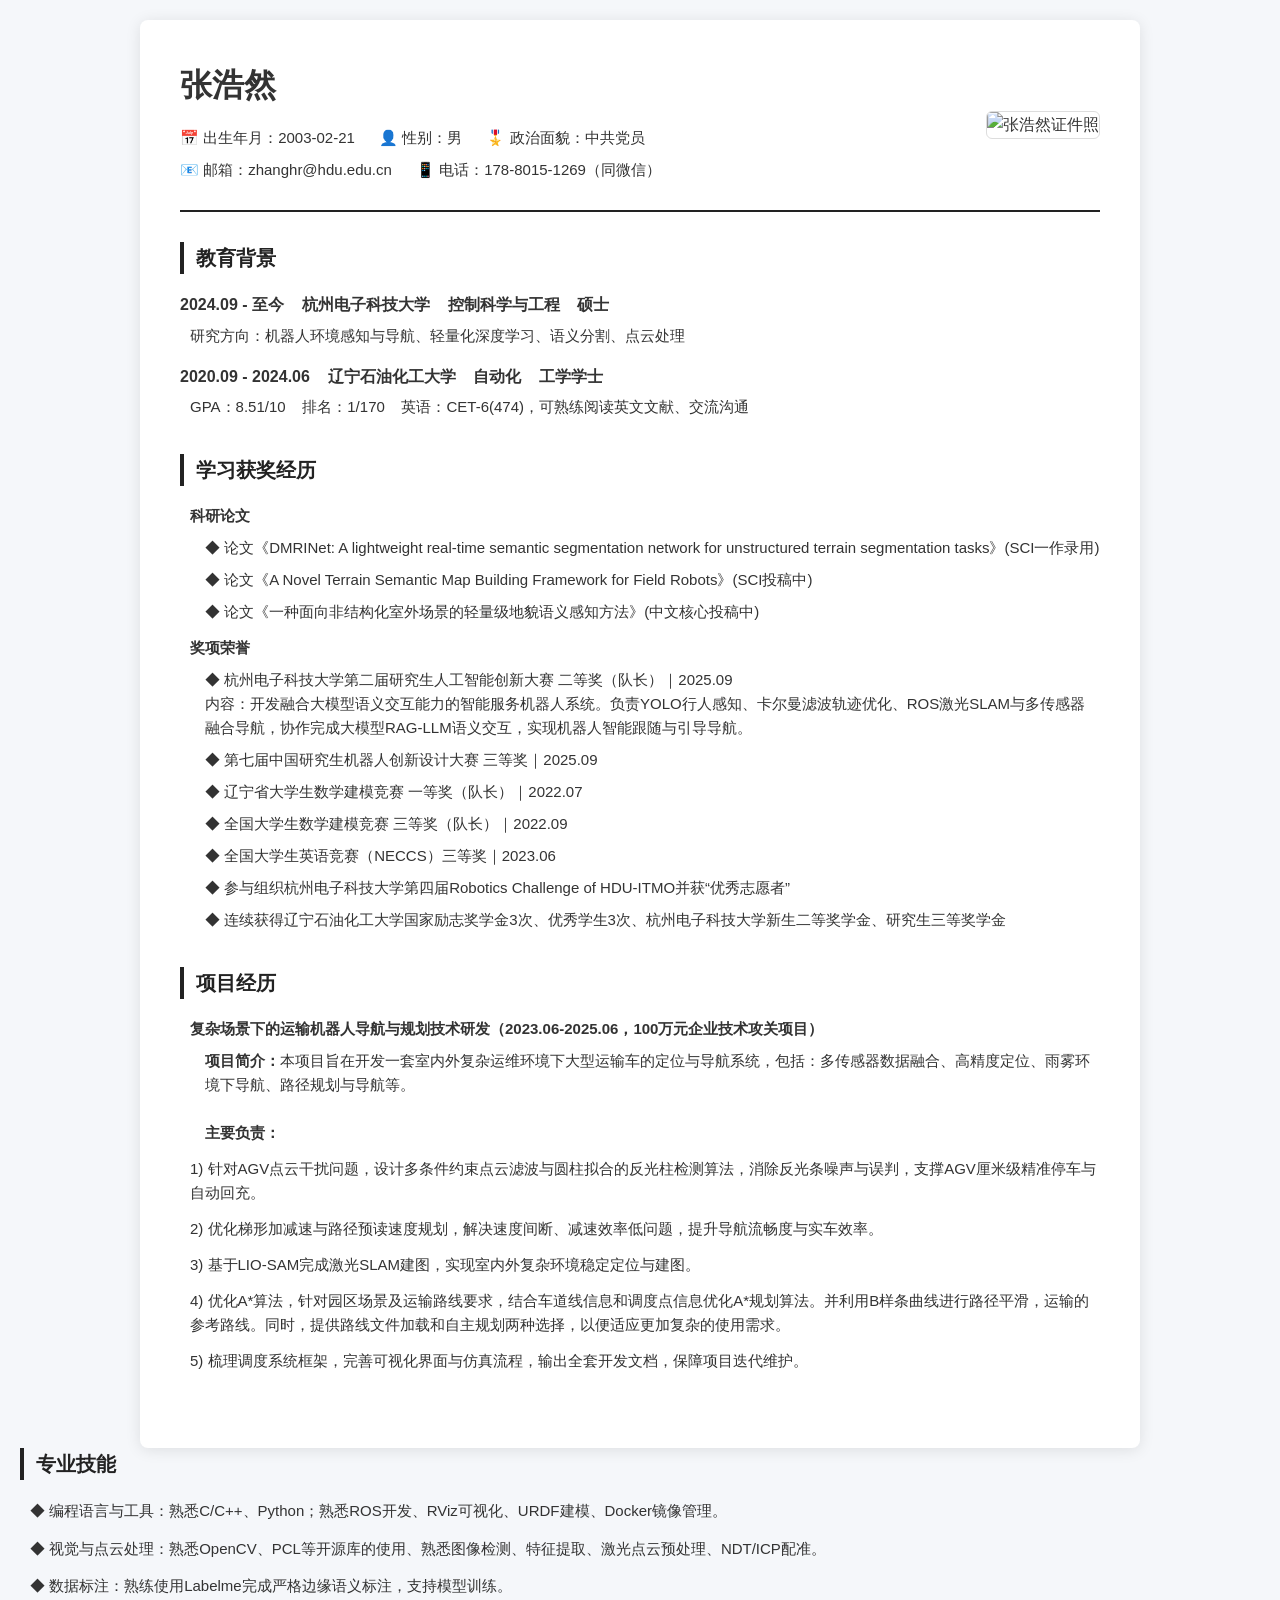
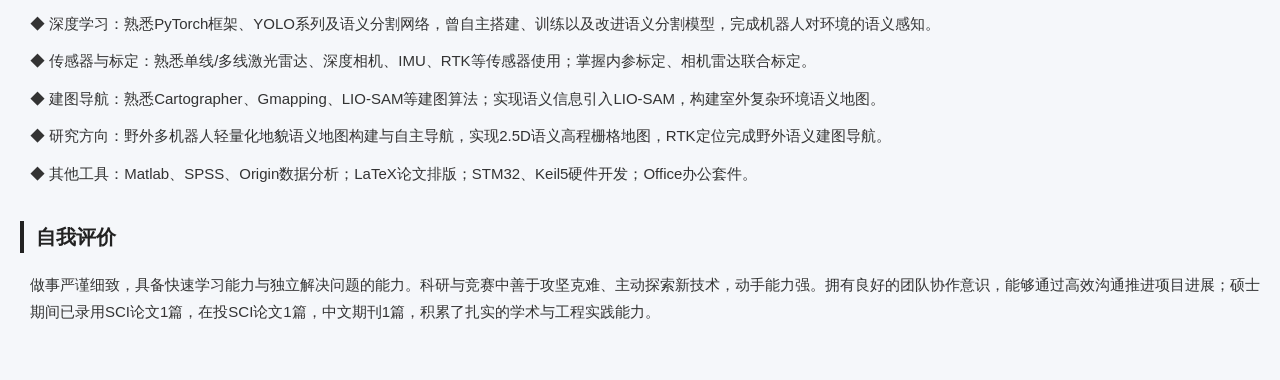
==== personal resume.html @ 9a7edc11 "2026.5.18" ====
<!DOCTYPE html>
<html lang="zh-CN">
<head>
    <meta charset="UTF-8">
    <meta name="viewport" content="width=device-width, initial-scale=1.0">
    <title>张浩然 - 个人简历 | 机器人感知与导航</title>
    <style>
        * {
            margin: 0;
            padding: 0;
            box-sizing: border-box;
            font-family: "Microsoft YaHei", Arial, sans-serif;
        }
        body {
            background-color: #f5f7fa;
            color: #333;
            line-height: 1.6;
            padding: 20px;
        }
        .resume-container {
            max-width: 1000px;
            margin: 0 auto;
            background: #fff;
            padding: 40px;
            box-shadow: 0 2px 15px rgba(0,0,0,0.1);
            border-radius: 8px;
        }
        /* 头部信息 */
        .header {
            display: flex;
            justify-content: space-between;
            align-items: center;
            border-bottom: 2px solid #222;
            padding-bottom: 20px;
            margin-bottom: 30px;
        }
        .header-info h1 {
            font-size: 32px;
            margin-bottom: 15px;
        }
        .header-info p {
            margin: 8px 0;
            font-size: 15px;
        }
        .header-info p span {
            margin-right: 20px;
        }
        .header-img img {
            width: 140px;
            height: auto;
            border-radius: 6px;
            border: 1px solid #ddd;
        }
        /* 通用板块样式 */
        .section {
            margin-bottom: 35px;
        }
        .section-title {
            font-size: 20px;
            font-weight: bold;
            border-left: 4px solid #222;
            padding-left: 12px;
            margin-bottom: 18px;
            color: #222;
        }
        /* 教育背景 */
        .edu-item {
            margin-bottom: 16px;
        }
        .edu-top {
            display: flex;
            justify-content: space-between;
            font-weight: bold;
            font-size: 16px;
        }
        .edu-desc {
            margin-top: 6px;
            padding-left: 10px;
            font-size: 15px;
        }
        /* 列表通用 */
        ul {
            list-style: none;
            padding-left: 10px;
        }
        li {
            margin-bottom: 12px;
            font-size: 15px;
        }
        .item-title {
            font-weight: bold;
            margin-bottom: 4px;
        }
        /* 项目经历 */
        .project-desc {
            padding-left: 15px;
            margin-top: 8px;
        }
        .project-desc li {
            margin-bottom: 8px;
        }
        /* 技能 */
        .skill-list li {
            line-height: 1.7;
        }
        /* 自我评价 */
        .self-desc {
            padding-left: 10px;
            font-size: 15px;
            line-height: 1.8;
        }
        /* 响应式适配手机 */
        @media (max-width: 768px) {
            .header {
                flex-direction: column;
                text-align: center;
            }
            .header-img {
                margin-top: 20px;
            }
            .resume-container {
                padding: 20px;
            }
        }
    </style>
</head>
<body>
    <div class="resume-container">
        <!-- 头部个人信息 -->
        <div class="header">
            <div class="header-info">
                <h1>张浩然</h1>
                <p>
                    <span>📅 出生年月：2003-02-21</span>
                    <span>👤 性别：男</span>
                    <span>🎖️ 政治面貌：中共党员</span>
                </p>
                <p>
                    <span>📧 邮箱：zhanghr@hdu.edu.cn</span>
                    <span>📱 电话：178-8015-1269（同微信）</span>
                </p>
            </div>
            <div class="header-img">
                <!-- 把下面src替换成你的证件照图片地址即可 -->
                <img src="your-photo.jpg" alt="张浩然证件照">
            </div>
        </div>

        <!-- 教育背景 -->
        <div class="section">
            <div class="section-title">教育背景</div>
            <div class="edu-item">
                <div class="edu-top">
                    <span>2024.09 - 至今 &nbsp;&nbsp; 杭州电子科技大学 &nbsp;&nbsp; 控制科学与工程 &nbsp;&nbsp; 硕士</span>
                </div>
                <div class="edu-desc">
                    研究方向：机器人环境感知与导航、轻量化深度学习、语义分割、点云处理
                </div>
            </div>
            <div class="edu-item">
                <div class="edu-top">
                    <span>2020.09 - 2024.06 &nbsp;&nbsp; 辽宁石油化工大学 &nbsp;&nbsp; 自动化 &nbsp;&nbsp; 工学学士</span>
                </div>
                <div class="edu-desc">
                    GPA：8.51/10 &nbsp;&nbsp; 排名：1/170 &nbsp;&nbsp; 英语：CET-6(474)，可熟练阅读英文文献、交流沟通
                </div>
            </div>
        </div>

        <!-- 学习获奖经历 -->
        <div class="section">
            <div class="section-title">学习获奖经历</div>
            <ul>
                <li>
                    <div class="item-title">科研论文</div>
                    <ul class="project-desc">
                        <li>◆ 论文《DMRINet: A lightweight real-time semantic segmentation network for unstructured terrain segmentation tasks》(SCI一作录用)</li>
                        <li>◆ 论文《A Novel Terrain Semantic Map Building Framework for Field Robots》(SCI投稿中)</li>
                        <li>◆ 论文《一种面向非结构化室外场景的轻量级地貌语义感知方法》(中文核心投稿中)</li>
                    </ul>
                </li>
                <li>
                    <div class="item-title">奖项荣誉</div>
                    <ul class="project-desc">
                        <li>◆ 杭州电子科技大学第二届研究生人工智能创新大赛 二等奖（队长）｜2025.09<br>内容：开发融合大模型语义交互能力的智能服务机器人系统。负责YOLO行人感知、卡尔曼滤波轨迹优化、ROS激光SLAM与多传感器融合导航，协作完成大模型RAG-LLM语义交互，实现机器人智能跟随与引导导航。</li>
                        <li>◆ 第七届中国研究生机器人创新设计大赛 三等奖｜2025.09</li>
                        <li>◆ 辽宁省大学生数学建模竞赛 一等奖（队长）｜2022.07</li>
                        <li>◆ 全国大学生数学建模竞赛 三等奖（队长）｜2022.09</li>
                        <li>◆ 全国大学生英语竞赛（NECCS）三等奖｜2023.06</li>
                        <li>◆ 参与组织杭州电子科技大学第四届Robotics Challenge of HDU-ITMO并获“优秀志愿者”</li>
                        <li>◆ 连续获得辽宁石油化工大学国家励志奖学金3次、优秀学生3次、杭州电子科技大学新生二等奖学金、研究生三等奖学金</li>
                    </ul>
                </li>
            </ul>
        </div>

        <!-- 项目经历 -->
        <div class="section">
            <div class="section-title">项目经历</div>
            <ul>
                <li>
                    <div class="item-title">复杂场景下的运输机器人导航与规划技术研发（2023.06-2025.06，100万元企业技术攻关项目）</div>
                    <div class="project-desc">
                        <b>项目简介：</b>本项目旨在开发一套室内外复杂运维环境下大型运输车的定位与导航系统，包括：多传感器数据融合、高精度定位、雨雾环境下导航、路径规划与导航等。
                        <br><br>
                        <b>主要负责：</b>
                        <li>1) 针对AGV点云干扰问题，设计多条件约束点云滤波与圆柱拟合的反光柱检测算法，消除反光条噪声与误判，支撑AGV厘米级精准停车与自动回充。</li>
                        <li>2) 优化梯形加减速与路径预读速度规划，解决速度间断、减速效率低问题，提升导航流畅度与实车效率。</li>
                        <li>3) 基于LIO‑SAM完成激光SLAM建图，实现室内外复杂环境稳定定位与建图。</li>
                        <li>4) 优化A*算法，针对园区场景及运输路线要求，结合车道线信息和调度点信息优化A*规划算法。并利用B样条曲线进行路径平滑，运输的参考路线。同时，提供路线文件加载和自主规划两种选择，以便适应更加复杂的使用需求。</li>
                        <li>5) 梳理调度系统框架，完善可视化界面与仿真流程，输出全套开发文档，保障项目迭代维护。</li>
                    </div>
                </li>
            </ul>
        </div>

        <!-- 专业技能 -->
        <div class="section">
            <div class="section-title">专业技能</div>
            <ul class="skill-list">
                <li>◆ 编程语言与工具：熟悉C/C++、Python；熟悉ROS开发、RViz可视化、URDF建模、Docker镜像管理。</li>
                <li>◆ 视觉与点云处理：熟悉OpenCV、PCL等开源库的使用、熟悉图像检测、特征提取、激光点云预处理、NDT/ICP配准。</li>
                <li>◆ 数据标注：熟练使用Labelme完成严格边缘语义标注，支持模型训练。</li>
                <li>◆ 深度学习：熟悉PyTorch框架、YOLO系列及语义分割网络，曾自主搭建、训练以及改进语义分割模型，完成机器人对环境的语义感知。</li>
                <li>◆ 传感器与标定：熟悉单线/多线激光雷达、深度相机、IMU、RTK等传感器使用；掌握内参标定、相机雷达联合标定。</li>
                <li>◆ 建图导航：熟悉Cartographer、Gmapping、LIO‑SAM等建图算法；实现语义信息引入LIO‑SAM，构建室外复杂环境语义地图。</li>
                <li>◆ 研究方向：野外多机器人轻量化地貌语义地图构建与自主导航，实现2.5D语义高程栅格地图，RTK定位完成野外语义建图导航。</li>
                <li>◆ 其他工具：Matlab、SPSS、Origin数据分析；LaTeX论文排版；STM32、Keil5硬件开发；Office办公套件。</li>
            </ul>
        </div>

        <!-- 自我评价 -->
        <div class="section">
            <div class="section-title">自我评价</div>
            <div class="self-desc">
                做事严谨细致，具备快速学习能力与独立解决问题的能力。科研与竞赛中善于攻坚克难、主动探索新技术，动手能力强。拥有良好的团队协作意识，能够通过高效沟通推进项目进展；硕士期间已录用SCI论文1篇，在投SCI论文1篇，中文期刊1篇，积累了扎实的学术与工程实践能力。
            </div>
        </div>
    </div>
</body>
</html>
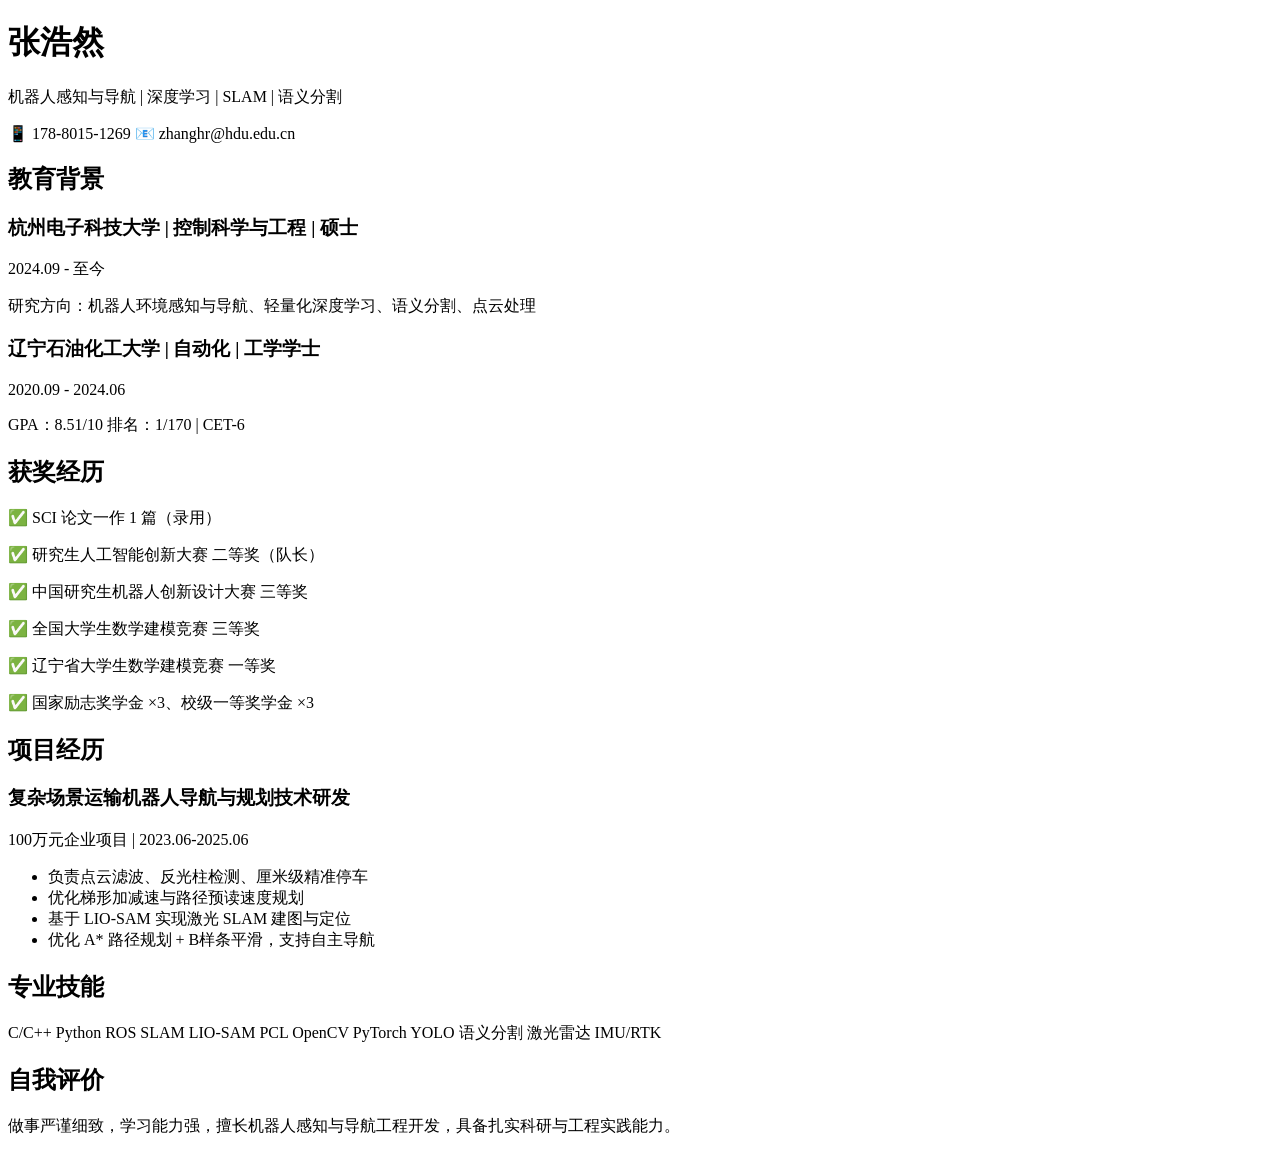
==== commit be784ec0: "Revise personal resume layout and style Updated the personal resume to a new format with improved st" ====
--- a/personal resume.html
+++ b/personal resume.html
@@ -1,241 +1,86 @@
 <!DOCTYPE html>
 <html lang="zh-CN">
 <head>
-    <meta charset="UTF-8">
-    <meta name="viewport" content="width=device-width, initial-scale=1.0">
-    <title>张浩然 - 个人简历 | 机器人感知与导航</title>
-    <style>
-        * {
-            margin: 0;
-            padding: 0;
-            box-sizing: border-box;
-            font-family: "Microsoft YaHei", Arial, sans-serif;
-        }
-        body {
-            background-color: #f5f7fa;
-            color: #333;
-            line-height: 1.6;
-            padding: 20px;
-        }
-        .resume-container {
-            max-width: 1000px;
-            margin: 0 auto;
-            background: #fff;
-            padding: 40px;
-            box-shadow: 0 2px 15px rgba(0,0,0,0.1);
-            border-radius: 8px;
-        }
-        /* 头部信息 */
-        .header {
-            display: flex;
-            justify-content: space-between;
-            align-items: center;
-            border-bottom: 2px solid #222;
-            padding-bottom: 20px;
-            margin-bottom: 30px;
-        }
-        .header-info h1 {
-            font-size: 32px;
-            margin-bottom: 15px;
-        }
-        .header-info p {
-            margin: 8px 0;
-            font-size: 15px;
-        }
-        .header-info p span {
-            margin-right: 20px;
-        }
-        .header-img img {
-            width: 140px;
-            height: auto;
-            border-radius: 6px;
-            border: 1px solid #ddd;
-        }
-        /* 通用板块样式 */
-        .section {
-            margin-bottom: 35px;
-        }
-        .section-title {
-            font-size: 20px;
-            font-weight: bold;
-            border-left: 4px solid #222;
-            padding-left: 12px;
-            margin-bottom: 18px;
-            color: #222;
-        }
-        /* 教育背景 */
-        .edu-item {
-            margin-bottom: 16px;
-        }
-        .edu-top {
-            display: flex;
-            justify-content: space-between;
-            font-weight: bold;
-            font-size: 16px;
-        }
-        .edu-desc {
-            margin-top: 6px;
-            padding-left: 10px;
-            font-size: 15px;
-        }
-        /* 列表通用 */
-        ul {
-            list-style: none;
-            padding-left: 10px;
-        }
-        li {
-            margin-bottom: 12px;
-            font-size: 15px;
-        }
-        .item-title {
-            font-weight: bold;
-            margin-bottom: 4px;
-        }
-        /* 项目经历 */
-        .project-desc {
-            padding-left: 15px;
-            margin-top: 8px;
-        }
-        .project-desc li {
-            margin-bottom: 8px;
-        }
-        /* 技能 */
-        .skill-list li {
-            line-height: 1.7;
-        }
-        /* 自我评价 */
-        .self-desc {
-            padding-left: 10px;
-            font-size: 15px;
-            line-height: 1.8;
-        }
-        /* 响应式适配手机 */
-        @media (max-width: 768px) {
-            .header {
-                flex-direction: column;
-                text-align: center;
-            }
-            .header-img {
-                margin-top: 20px;
-            }
-            .resume-container {
-                padding: 20px;
-            }
-        }
-    </style>
+  <meta charset="UTF-8">
+  <meta name="viewport" content="width=device-width, initial-scale=1.0">
+  <title>张浩然 | 个人简历</title>
+  <link rel="stylesheet" href="style.css">
 </head>
 <body>
-    <div class="resume-container">
-        <!-- 头部个人信息 -->
-        <div class="header">
-            <div class="header-info">
-                <h1>张浩然</h1>
-                <p>
-                    <span>📅 出生年月：2003-02-21</span>
-                    <span>👤 性别：男</span>
-                    <span>🎖️ 政治面貌：中共党员</span>
-                </p>
-                <p>
-                    <span>📧 邮箱：zhanghr@hdu.edu.cn</span>
-                    <span>📱 电话：178-8015-1269（同微信）</span>
-                </p>
-            </div>
-            <div class="header-img">
-                <!-- 把下面src替换成你的证件照图片地址即可 -->
-                <img src="your-photo.jpg" alt="张浩然证件照">
-            </div>
+  <div class="container">
+    <div class="header">
+      <div class="info">
+        <h1>张浩然</h1>
+        <p>机器人感知与导航 | 深度学习 | SLAM | 语义分割</p>
+        <div class="contact">
+          <span>📱 178-8015-1269</span>
+          <span>📧 zhanghr@hdu.edu.cn</span>
         </div>
+      </div>
+    </div>
 
-        <!-- 教育背景 -->
-        <div class="section">
-            <div class="section-title">教育背景</div>
-            <div class="edu-item">
-                <div class="edu-top">
-                    <span>2024.09 - 至今 &nbsp;&nbsp; 杭州电子科技大学 &nbsp;&nbsp; 控制科学与工程 &nbsp;&nbsp; 硕士</span>
-                </div>
-                <div class="edu-desc">
-                    研究方向：机器人环境感知与导航、轻量化深度学习、语义分割、点云处理
-                </div>
-            </div>
-            <div class="edu-item">
-                <div class="edu-top">
-                    <span>2020.09 - 2024.06 &nbsp;&nbsp; 辽宁石油化工大学 &nbsp;&nbsp; 自动化 &nbsp;&nbsp; 工学学士</span>
-                </div>
-                <div class="edu-desc">
-                    GPA：8.51/10 &nbsp;&nbsp; 排名：1/170 &nbsp;&nbsp; 英语：CET-6(474)，可熟练阅读英文文献、交流沟通
-                </div>
-            </div>
-        </div>
+    <div class="section">
+      <h2>教育背景</h2>
+      <div class="item">
+        <h3>杭州电子科技大学 | 控制科学与工程 | 硕士</h3>
+        <p>2024.09 - 至今</p>
+        <p>研究方向：机器人环境感知与导航、轻量化深度学习、语义分割、点云处理</p>
+      </div>
+      <div class="item">
+        <h3>辽宁石油化工大学 | 自动化 | 工学学士</h3>
+        <p>2020.09 - 2024.06</p>
+        <p>GPA：8.51/10 排名：1/170 | CET-6</p>
+      </div>
+    </div>
 
-        <!-- 学习获奖经历 -->
-        <div class="section">
-            <div class="section-title">学习获奖经历</div>
-            <ul>
-                <li>
-                    <div class="item-title">科研论文</div>
-                    <ul class="project-desc">
-                        <li>◆ 论文《DMRINet: A lightweight real-time semantic segmentation network for unstructured terrain segmentation tasks》(SCI一作录用)</li>
-                        <li>◆ 论文《A Novel Terrain Semantic Map Building Framework for Field Robots》(SCI投稿中)</li>
-                        <li>◆ 论文《一种面向非结构化室外场景的轻量级地貌语义感知方法》(中文核心投稿中)</li>
-                    </ul>
-                </li>
-                <li>
-                    <div class="item-title">奖项荣誉</div>
-                    <ul class="project-desc">
-                        <li>◆ 杭州电子科技大学第二届研究生人工智能创新大赛 二等奖（队长）｜2025.09<br>内容：开发融合大模型语义交互能力的智能服务机器人系统。负责YOLO行人感知、卡尔曼滤波轨迹优化、ROS激光SLAM与多传感器融合导航，协作完成大模型RAG-LLM语义交互，实现机器人智能跟随与引导导航。</li>
-                        <li>◆ 第七届中国研究生机器人创新设计大赛 三等奖｜2025.09</li>
-                        <li>◆ 辽宁省大学生数学建模竞赛 一等奖（队长）｜2022.07</li>
-                        <li>◆ 全国大学生数学建模竞赛 三等奖（队长）｜2022.09</li>
-                        <li>◆ 全国大学生英语竞赛（NECCS）三等奖｜2023.06</li>
-                        <li>◆ 参与组织杭州电子科技大学第四届Robotics Challenge of HDU-ITMO并获“优秀志愿者”</li>
-                        <li>◆ 连续获得辽宁石油化工大学国家励志奖学金3次、优秀学生3次、杭州电子科技大学新生二等奖学金、研究生三等奖学金</li>
-                    </ul>
-                </li>
-            </ul>
-        </div>
+    <div class="section">
+      <h2>获奖经历</h2>
+      <div class="list">
+        <p>✅ SCI 论文一作 1 篇（录用）</p>
+        <p>✅ 研究生人工智能创新大赛 二等奖（队长）</p>
+        <p>✅ 中国研究生机器人创新设计大赛 三等奖</p>
+        <p>✅ 全国大学生数学建模竞赛 三等奖</p>
+        <p>✅ 辽宁省大学生数学建模竞赛 一等奖</p>
+        <p>✅ 国家励志奖学金 ×3、校级一等奖学金 ×3</p>
+      </div>
+    </div>
 
-        <!-- 项目经历 -->
-        <div class="section">
-            <div class="section-title">项目经历</div>
-            <ul>
-                <li>
-                    <div class="item-title">复杂场景下的运输机器人导航与规划技术研发（2023.06-2025.06，100万元企业技术攻关项目）</div>
-                    <div class="project-desc">
-                        <b>项目简介：</b>本项目旨在开发一套室内外复杂运维环境下大型运输车的定位与导航系统，包括：多传感器数据融合、高精度定位、雨雾环境下导航、路径规划与导航等。
-                        <br><br>
-                        <b>主要负责：</b>
-                        <li>1) 针对AGV点云干扰问题，设计多条件约束点云滤波与圆柱拟合的反光柱检测算法，消除反光条噪声与误判，支撑AGV厘米级精准停车与自动回充。</li>
-                        <li>2) 优化梯形加减速与路径预读速度规划，解决速度间断、减速效率低问题，提升导航流畅度与实车效率。</li>
-                        <li>3) 基于LIO‑SAM完成激光SLAM建图，实现室内外复杂环境稳定定位与建图。</li>
-                        <li>4) 优化A*算法，针对园区场景及运输路线要求，结合车道线信息和调度点信息优化A*规划算法。并利用B样条曲线进行路径平滑，运输的参考路线。同时，提供路线文件加载和自主规划两种选择，以便适应更加复杂的使用需求。</li>
-                        <li>5) 梳理调度系统框架，完善可视化界面与仿真流程，输出全套开发文档，保障项目迭代维护。</li>
-                    </div>
-                </li>
-            </ul>
-        </div>
+    <div class="section">
+      <h2>项目经历</h2>
+      <div class="item">
+        <h3>复杂场景运输机器人导航与规划技术研发</h3>
+        <p>100万元企业项目 | 2023.06-2025.06</p>
+        <ul>
+          <li>负责点云滤波、反光柱检测、厘米级精准停车</li>
+          <li>优化梯形加减速与路径预读速度规划</li>
+          <li>基于 LIO-SAM 实现激光 SLAM 建图与定位</li>
+          <li>优化 A* 路径规划 + B样条平滑，支持自主导航</li>
+        </ul>
+      </div>
+    </div>
 
-        <!-- 专业技能 -->
-        <div class="section">
-            <div class="section-title">专业技能</div>
-            <ul class="skill-list">
-                <li>◆ 编程语言与工具：熟悉C/C++、Python；熟悉ROS开发、RViz可视化、URDF建模、Docker镜像管理。</li>
-                <li>◆ 视觉与点云处理：熟悉OpenCV、PCL等开源库的使用、熟悉图像检测、特征提取、激光点云预处理、NDT/ICP配准。</li>
-                <li>◆ 数据标注：熟练使用Labelme完成严格边缘语义标注，支持模型训练。</li>
-                <li>◆ 深度学习：熟悉PyTorch框架、YOLO系列及语义分割网络，曾自主搭建、训练以及改进语义分割模型，完成机器人对环境的语义感知。</li>
-                <li>◆ 传感器与标定：熟悉单线/多线激光雷达、深度相机、IMU、RTK等传感器使用；掌握内参标定、相机雷达联合标定。</li>
-                <li>◆ 建图导航：熟悉Cartographer、Gmapping、LIO‑SAM等建图算法；实现语义信息引入LIO‑SAM，构建室外复杂环境语义地图。</li>
-                <li>◆ 研究方向：野外多机器人轻量化地貌语义地图构建与自主导航，实现2.5D语义高程栅格地图，RTK定位完成野外语义建图导航。</li>
-                <li>◆ 其他工具：Matlab、SPSS、Origin数据分析；LaTeX论文排版；STM32、Keil5硬件开发；Office办公套件。</li>
-            </ul>
-        </div>
+    <div class="section">
+      <h2>专业技能</h2>
+      <div class="skill-grid">
+        <span>C/C++</span>
+        <span>Python</span>
+        <span>ROS</span>
+        <span>SLAM</span>
+        <span>LIO-SAM</span>
+        <span>PCL</span>
+        <span>OpenCV</span>
+        <span>PyTorch</span>
+        <span>YOLO</span>
+        <span>语义分割</span>
+        <span>激光雷达</span>
+        <span>IMU/RTK</span>
+      </div>
+    </div>
 
-        <!-- 自我评价 -->
-        <div class="section">
-            <div class="section-title">自我评价</div>
-            <div class="self-desc">
-                做事严谨细致，具备快速学习能力与独立解决问题的能力。科研与竞赛中善于攻坚克难、主动探索新技术，动手能力强。拥有良好的团队协作意识，能够通过高效沟通推进项目进展；硕士期间已录用SCI论文1篇，在投SCI论文1篇，中文期刊1篇，积累了扎实的学术与工程实践能力。
-            </div>
-        </div>
+    <div class="section">
+      <h2>自我评价</h2>
+      <p>做事严谨细致，学习能力强，擅长机器人感知与导航工程开发，具备扎实科研与工程实践能力。</p>
     </div>
+  </div>
 </body>
-</html>+</html>
